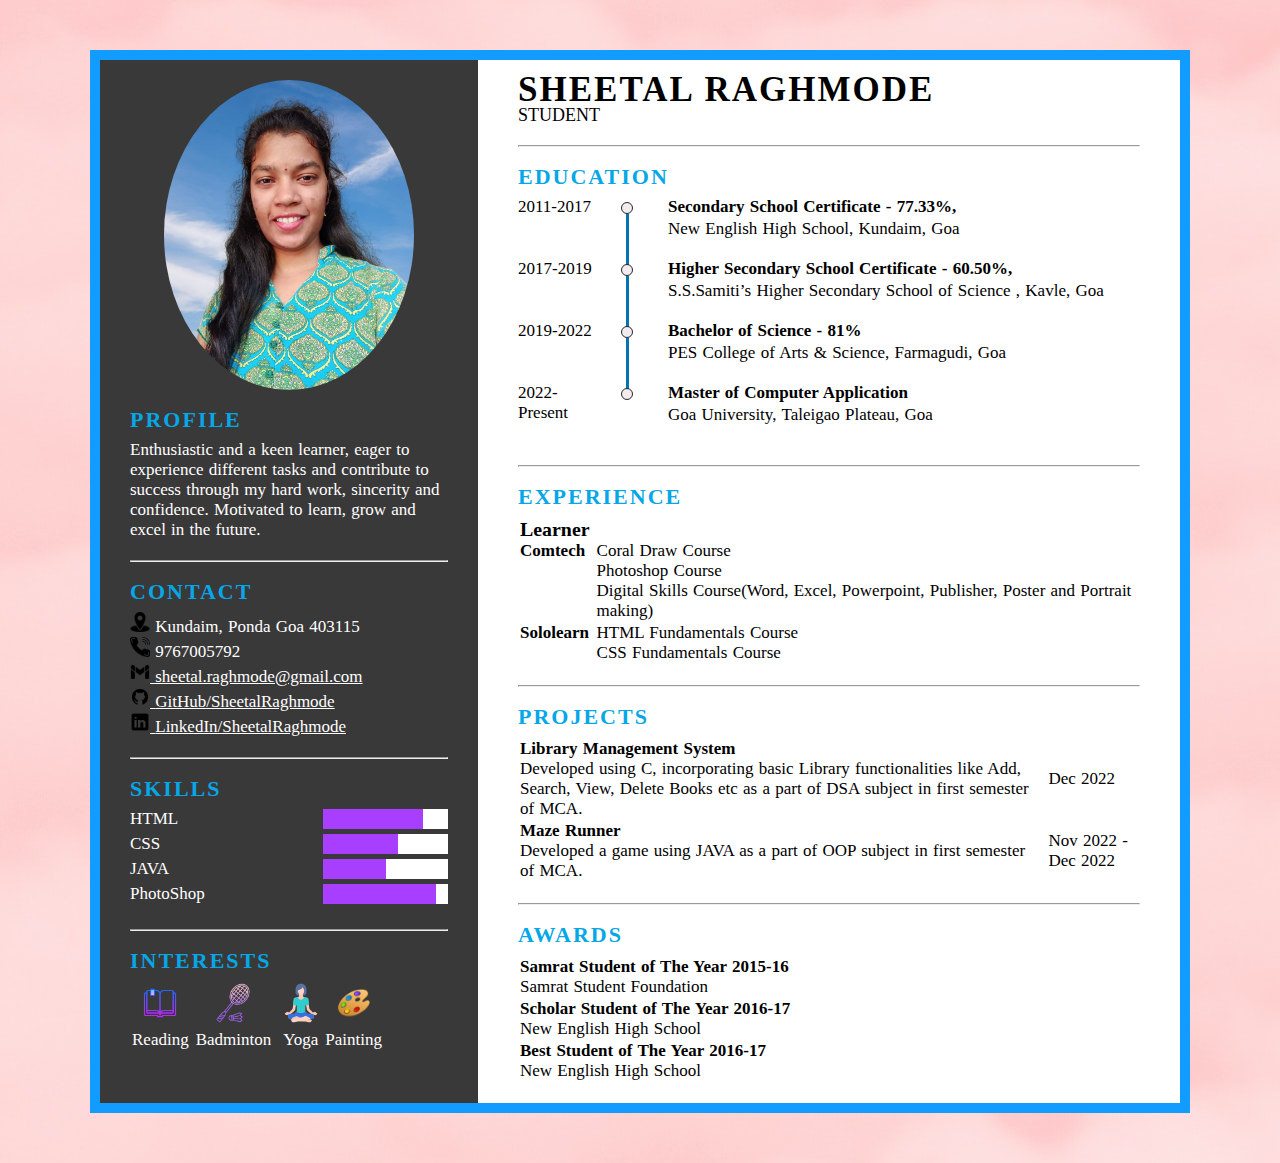
==== index.html @ e39d55b9 "Update index.html" ====
<!DOCTYPE html>
<html lang="en">

<head>
    <!-- RollNo: 2234
    Name: Sheetal Raghmode -->
    <meta charset="UTF-8">
    <meta http-equiv="X-UA-Compatible" content="IE=edge">
    <meta name="viewport" content="width=device-width, initial-scale=1.0">
    <title>Sheetal Raghmode</title>
    <link rel="icon" href="1.png">
    <link rel="stylesheet" type="text/css" href="style.css">
</head>

<body>
    <div class="main">
        <div class="left">
            <center>
                <div class="img"><br>
                    <img src="4.png" alt="Pic" style="border-radius: 50%; width: 250px; align-items: center;">
                </div>
            </center>
            <div class="bottom">
                <div class="namerole">
                    <div class="name">Sheetal Raghmode</div>
                    <div class="role">Student</div>
                </div>
                <div class="profile">
                    <div class="title">PROFILE</div>
                    <div class="info">Enthusiastic and a keen learner, eager to experience different tasks and
                        contribute to success through my hard work, sincerity and confidence. Motivated to learn, grow
                        and excel in the future.</div>
                </div>
                <br>
                <hr><br>
                <div class="contact">
                    <div class="title">CONTACT</div>
                    <div class="location"><img src="9.png" width="20px" height="20px"><span></span> Kundaim, Ponda Goa
                        403115
                    </div>
                    <div class="phone"><img src="5.png" width="20px" height="20px"> <span></span> 9767005792</div>
                    <div class="mail"><img src="8.png" width="20px" height="20px"><a
                            href="mailto: sheetal.raghmode@gmail.com" style="color: white;"><span></span>
                            sheetal.raghmode@gmail.com</a></div>
                    <div class="phone"><img src="7.png" width="20px" height="20px"><a
                            href="https://github.com/SheetalRaghmode" style="color: white;"> <span></span>
                            GitHub/SheetalRaghmode</a>
                    </div>
                    <div class="linkedin"><img src="6.png" width="20px" height="20px"><a
                            href="https://www.linkedin.com/in/sheetal-raghmode-372011266/" style="color: white;">
                            <span></span> LinkedIn/SheetalRaghmode</a>
                    </div>
                </div>
                <br>
                <hr><br>
                <div class="skills">
                    <div class="title">SKILLS</div>
                    <div class="info">
                        <div class="skills_list">
                            <div class="skills_left">HTML</div>
                            <div class="skills_bar">
                                <p>
                                    <span style="width: 80%;"></span>
                                </p>
                            </div>
                        </div>
                        <div class="skills_list">
                            <div class="skills_left">CSS</div>
                            <div class="skills_bar">
                                <p>
                                    <span style="width: 60%;"></span>
                                </p>
                            </div>
                        </div>
                        <div class="skills_list">
                            <div class="skills_left">JAVA</div>
                            <div class="skills_bar">
                                <p>
                                    <span style="width: 50%;"></span>
                                </p>
                            </div>
                        </div>
                        <div class="skills_list">
                            <div class="skills_left">PhotoShop</div>
                            <div class="skills_bar">
                                <p>
                                    <span style="width: 90%;"></span>
                                </p>
                            </div>
                        </div>
                    </div>
                </div>
                <br>
                <hr><br>
                <div class="interests">
                    <div class="title">INTERESTS</div>
                    <div class="info">
                        <table>
                            <tr>
                                <td>
                                    <center><img src="10.png" width="40px"></center>
                                </td>
                                <td>
                                    <center><img src="12.png" width="40px"></center>
                                </td>
                                <td>
                                    <center><img src="13.png" width="40px"></center>
                                </td>
                                <td>
                                    <center><img src="14.png" width="40px"></center>
                                </td>
                            </tr>
                            <tr>
                                <td>
                                    <center>Reading</center>
                                </td>
                                <td style="padding-left: 5px; padding-right: 5px;">
                                    <center>Badminton</center>
                                </td>
                                <td style="padding-left: 5px; padding-right: 5px;">
                                    <center>Yoga</center>
                                </td>
                                <td>
                                    <center>Painting</center>
                                </td>
                            </tr>

                        </table>
                    </div>
                </div>
            </div>
        </div>
        <div class="right">
            <div class="content namerole">
                <div class="name">Sheetal Raghmode</div>
                <div class="role">Student</div>
            </div>
            <br>
            <hr><br>
            <div class="content">
                <div class="title">EDUCATION</div>
                <div class="info">
                    <div class="data">
                        <div class="year">2011-2017</div>
                        <div class="content">
                            <p class="subt">Secondary School Certificate - 77.33%,</p>
                            <p>New English High School, Kundaim, Goa</p>
                        </div>
                    </div>
                    <div class="data">
                        <div class="year">2017-2019</div>
                        <div class="content">
                            <p class="subt">Higher Secondary School Certificate - 60.50%,</p>
                            <p>S.S.Samiti’s Higher Secondary School of Science , Kavle, Goa</p>
                        </div>
                    </div>
                    <div class="data">
                        <div class="year">2019-2022</div>
                        <div class="content">
                            <p class="subt">Bachelor of Science - 81%</p>
                            <p>PES College of Arts & Science, Farmagudi, Goa</p>
                        </div>
                    </div>
                    <div class="data">
                        <div class="year">2022-Present</div>
                        <div class="content">
                            <p class="subt">Master of Computer Application</p>
                            <p>Goa University, Taleigao Plateau, Goa </p>
                        </div>
                    </div>
                </div>
            </div>
            <br>
            <hr><br>
            <div class="content">
                <div class="title">EXPERIENCE</div>
                <div class="info">
                    <table>
                        <tr>
                            <td>
                                <h3>Learner</h3>
                            </td>
                        </tr>
                        <tr>
                            <td class="subt">Comtech<br><br><br><br></td>
                            <td style="padding-left: 5px; padding-right: 5px;">Coral Draw Course<br> Photoshop
                                Course<br> Digital Skills Course(Word, Excel,
                                Powerpoint, Publisher, Poster and Portrait making)</td>
                        </tr>
                        <tr>
                            <td class="subt">Sololearn<br><br></td>
                            <td style="padding-left: 5px; padding-right: 5px;">HTML Fundamentals Course<br> CSS
                                Fundamentals Course</td>
                        </tr>
                    </table>
                </div>
            </div>
            <br>
            <hr><br>
            <div class="content">
                <div class="title">PROJECTS</div>
                <div class="info">
                    <table>
                        <tr>
                            <td><b>Library Management System</b><br>Developed using C, incorporating basic Library
                                functionalities like Add, Search, View, Delete Books etc as a part of DSA subject in
                                first semester of MCA.
                            </td>
                            <td style="padding-left: 5px; padding-right: 5px;">Dec 2022</td>
                        </tr>
                        <tr>
                            <td><b>Maze Runner</b><br>Developed a game using JAVA as a part of OOP subject in first
                                semester of
                                MCA.</td>
                            <td style="padding-left: 5px; padding-right: 5px;"> Nov 2022 - Dec 2022</td>
                        </tr>
                    </table>
                </div>
            </div>
            <br>
            <hr><br>
            <div class="content">
                <div class="title">AWARDS</div>
                <div class="info">
                    <table>
                        <tr>
                            <td><b>Samrat Student of The Year 2015-16</b><br>Samrat Student Foundation</td>
                        </tr>
                        <tr>
                            <td><b>Scholar Student of The Year 2016-17</b><br>New English High School</td>
                        </tr>
                        <tr>
                            <td><b>Best Student of The Year 2016-17</b><br>New English High School</td>
                        </tr>
                    </table>
                </div>
            </div>

        </div>
    </div>

</body>

</html>
---- style.css ----
*{
    font-family: 'Times New Roman', Times, serif;
    margin: 0;
    padding: 0;
    box-sizing: border-box;
    list-style: none;
}

body{
    background-image: url(23.jpg);
    font-size: 17px;
    line-height: 20px;
    letter-spacing: normal;
    word-spacing: 1px;
}

.main{
    display: flex;
    width: 1100px;
    margin: 50px auto;
    background: rgb(18, 156, 255);
    background-repeat: no-repeat;
    background-size: 100%;
    padding: 10px;
}

.main .left{
    width: 35%;
    background:rgb(58, 57, 57) ;
    color: white;
}

.main .left .img{
    width: 100%;
}

.main .left .img img{
    width: 100%;
    display: block;
    align-self: auto;
}

.main .title{
    color: rgb(6, 167, 231);
    text-transform: uppercase;
    font-weight: bolder;
    font-size: 22px;
    margin-bottom: 10px;
    letter-spacing: 2px;
}


.main .left .bottom{
    padding: 20px 30px;
}

.main .left .content{
    padding: 20px 0px;
    border: 1px solid black;
}

.main  .content:last-child{
	border-bottom: 0;
}

.main .left .namerole{
	display: none;
}

.main .namerole .name{
	font-size: 30px;
	color: white;
	text-transform: uppercase;
	font-weight: 700;
	margin-bottom: 5px;
	letter-spacing: 2px;
}

.main .right .subt{
    font-weight: bold;
	margin-bottom: 2px;
}

.main .left .skills .skills_list{
	display: flex;
	justify-content: space-between;
	margin-bottom: 5px;
}

.main .left .skills .skills_list .skills_bar p{
	position: relative;
	width: 125px;
    height: 20px;
    background: white;
}

.main .left .skills .skills_list .skills_bar p span{	
	position: absolute;
	top: 0;
	left: 0;
	background:rgb(168, 62, 255);
	width: 100%;
	height: 100%;
}

.main .right{
    width: 65%;
    padding: 20px 40px;
    background: white;
    color: black;
}

.main .right .namerole .name{
	color: black;
    font-weight: bolder;
	font-size: 35px;
}

.main .right .namerole .role{
	font-size: 18px;
	text-transform: uppercase;
}



.main .right .data{
    display: flex;
}

.main .right .data .year{
    padding-right: 35px;
    width: 115px;
    position: relative;
}

.main .right .data .content{
	padding-left: 35px;
	margin-bottom: 20px;
	width: calc(100% - 115px);
}

.main .right .data .year:before{
	content: "";
	position: absolute;
	top: 5px;
	right: 0;
	width: 10px;
	height: 10px;
	background:rgb(243, 236, 238);
	border: 1px solid #26252d;
	border-radius: 50%;
}

.main .right .data .year:after{
	content: "";
    position: absolute;
    top: 17px;
    right: 4px;
    width: 3px;
    height: 90%;
    background: #0175b2;
}

.main .right .data:last-child .year:after{
	display: none;
}

@media screen and (max-width: 800px){
	.main .right .namerole{
		display: none;
	}
	.main .left .namerole{
		display: block;
	}
	.main{
		width: 95%;
		margin: 10px auto;
		flex-direction: column;
	}
	.main .left,
	.main .right{
		width: 100%;
	}
}

@media screen and (max-width: 424px){
	.main .right{
		padding: 20px 30px;
	}
	.main .right .data{
		flex-direction: column;
	}
	.main .right .data .year{
		padding: 0;
		margin-bottom: 5px;
		width: 100%;
		color: #0175b2;
	}
	.main .right .data .year:before,
	.main .right .data .year:after{
		display: none;
	}
	.main .right .data .content{
		width: 100%;
		padding: 0;
	}
}
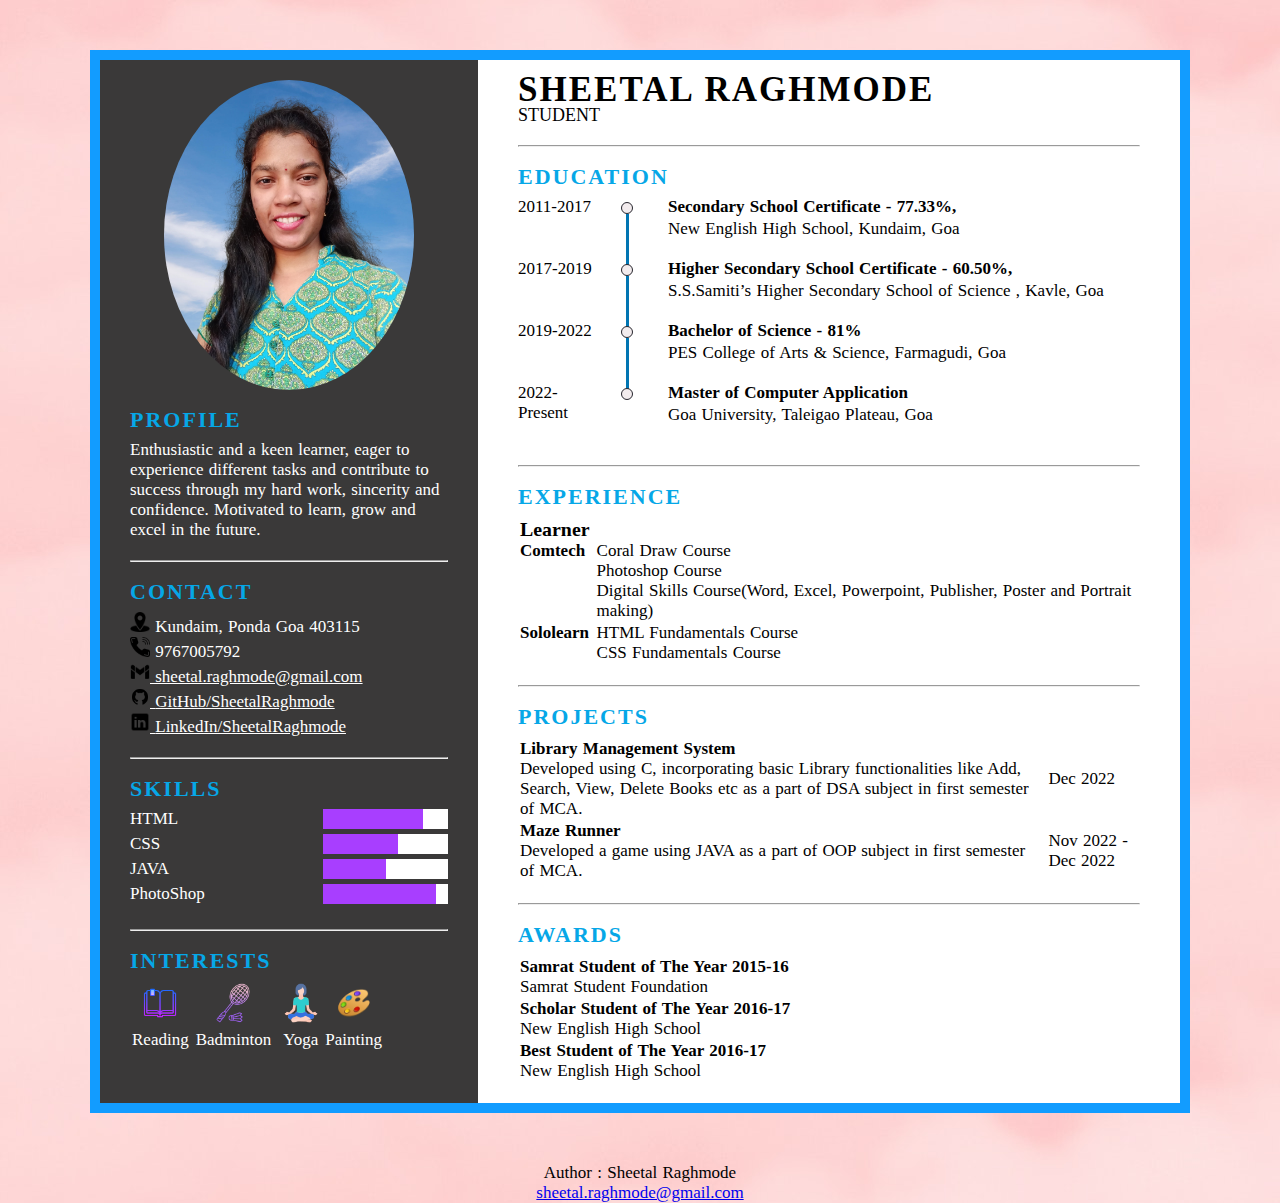
==== commit f8c32047: "Update index.html" ====
--- a/index.html
+++ b/index.html
@@ -238,6 +238,15 @@
 
         </div>
     </div>
+    
+     <center>
+        <footer>
+            <p>
+                Author : Sheetal Raghmode <br>
+                <a href="mailto:sheetal.raghmode@gmail.com">sheetal.raghmode@gmail.com</a>
+            </p>
+        </footer>
+    </center>
 
 </body>
 
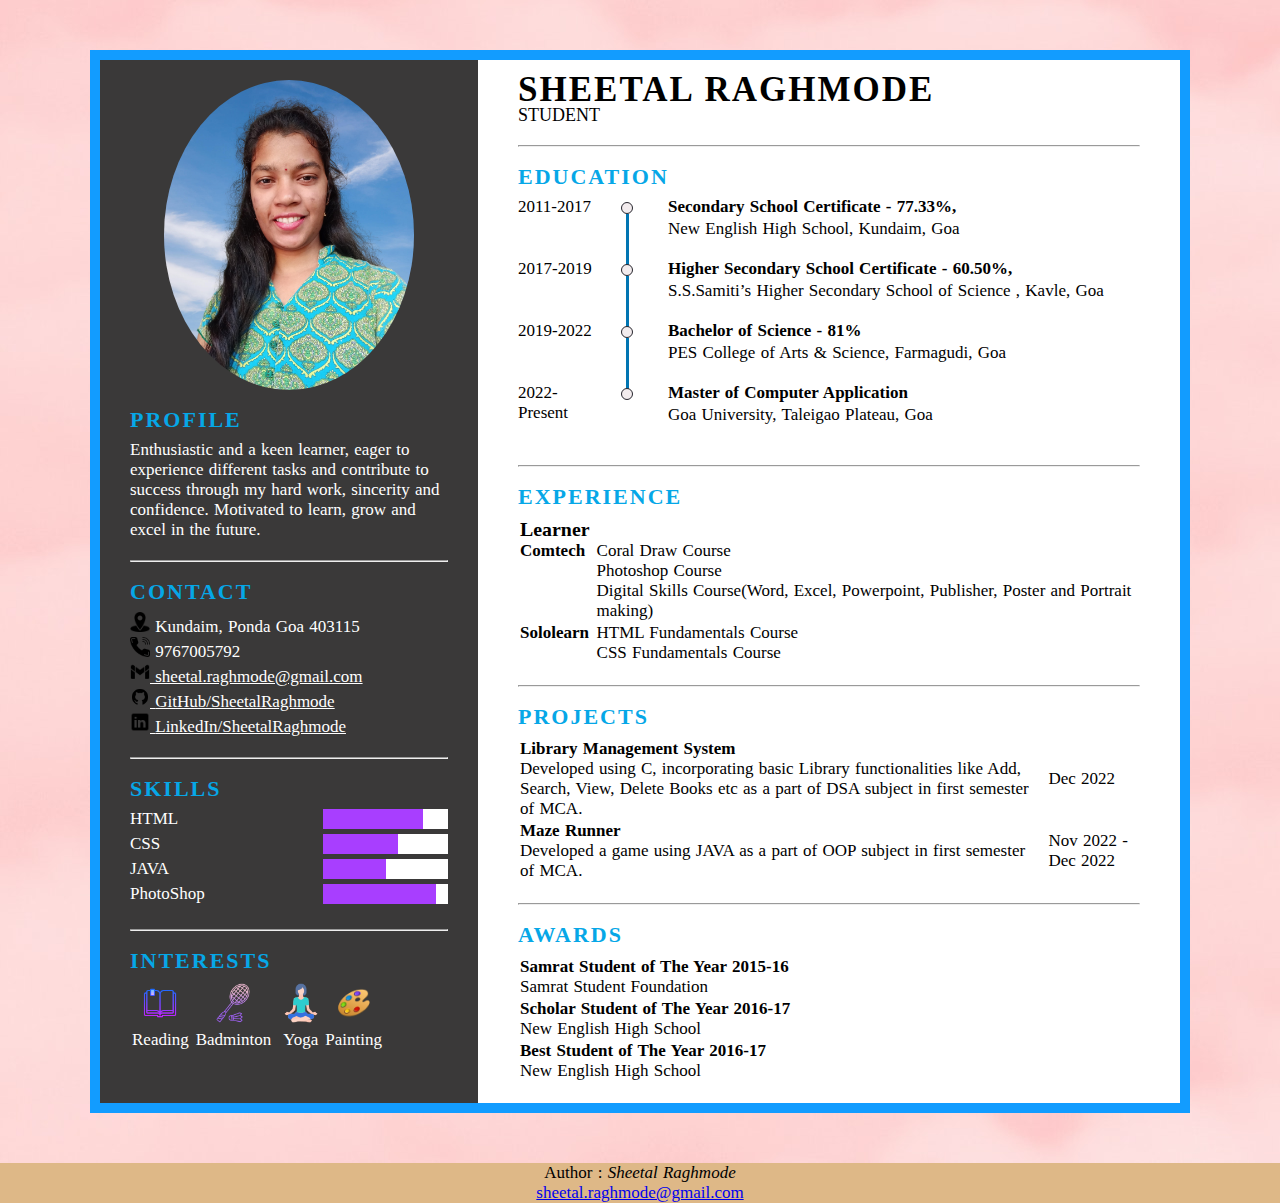
==== commit 42731594: "Update index.html" ====
--- a/index.html
+++ b/index.html
@@ -242,7 +242,7 @@
      <center>
         <footer>
             <p>
-                Author : Sheetal Raghmode <br>
+                Author : <i>Sheetal Raghmode</i> <br>
                 <a href="mailto:sheetal.raghmode@gmail.com">sheetal.raghmode@gmail.com</a>
             </p>
         </footer>
--- a/style.css
+++ b/style.css
@@ -204,4 +204,7 @@
 		width: 100%;
 		padding: 0;
 	}
-}+}
+footer{
+	background-color: burlywood;
+}
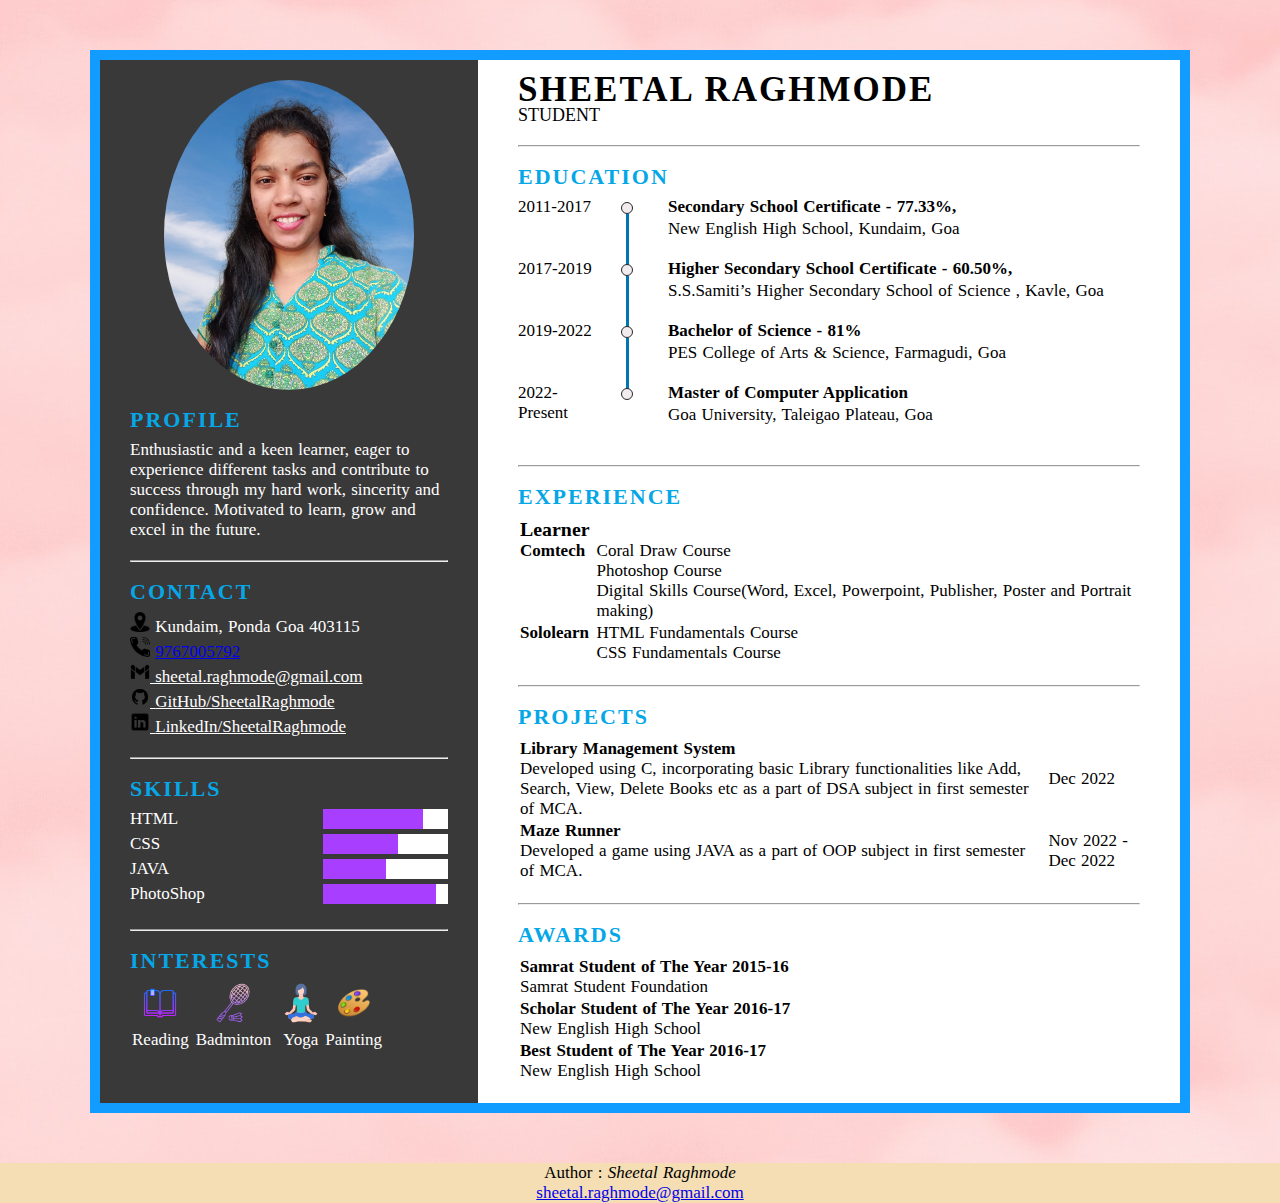
==== commit 62518472: "Update index.html" ====
--- a/index.html
+++ b/index.html
@@ -38,7 +38,7 @@
                     <div class="location"><img src="9.png" width="20px" height="20px"><span></span> Kundaim, Ponda Goa
                         403115
                     </div>
-                    <div class="phone"><img src="5.png" width="20px" height="20px"> <span></span> 9767005792</div>
+                    <div class="phone"><img src="5.png" width="20px" height="20px"> <span></span> <a href="tel:9767005792">9767005792</a></div>
                     <div class="mail"><img src="8.png" width="20px" height="20px"><a
                             href="mailto: sheetal.raghmode@gmail.com" style="color: white;"><span></span>
                             sheetal.raghmode@gmail.com</a></div>
--- a/style.css
+++ b/style.css
@@ -206,5 +206,5 @@
 	}
 }
 footer{
-	background-color: burlywood;
-}
+	background-color: wheat;
+}
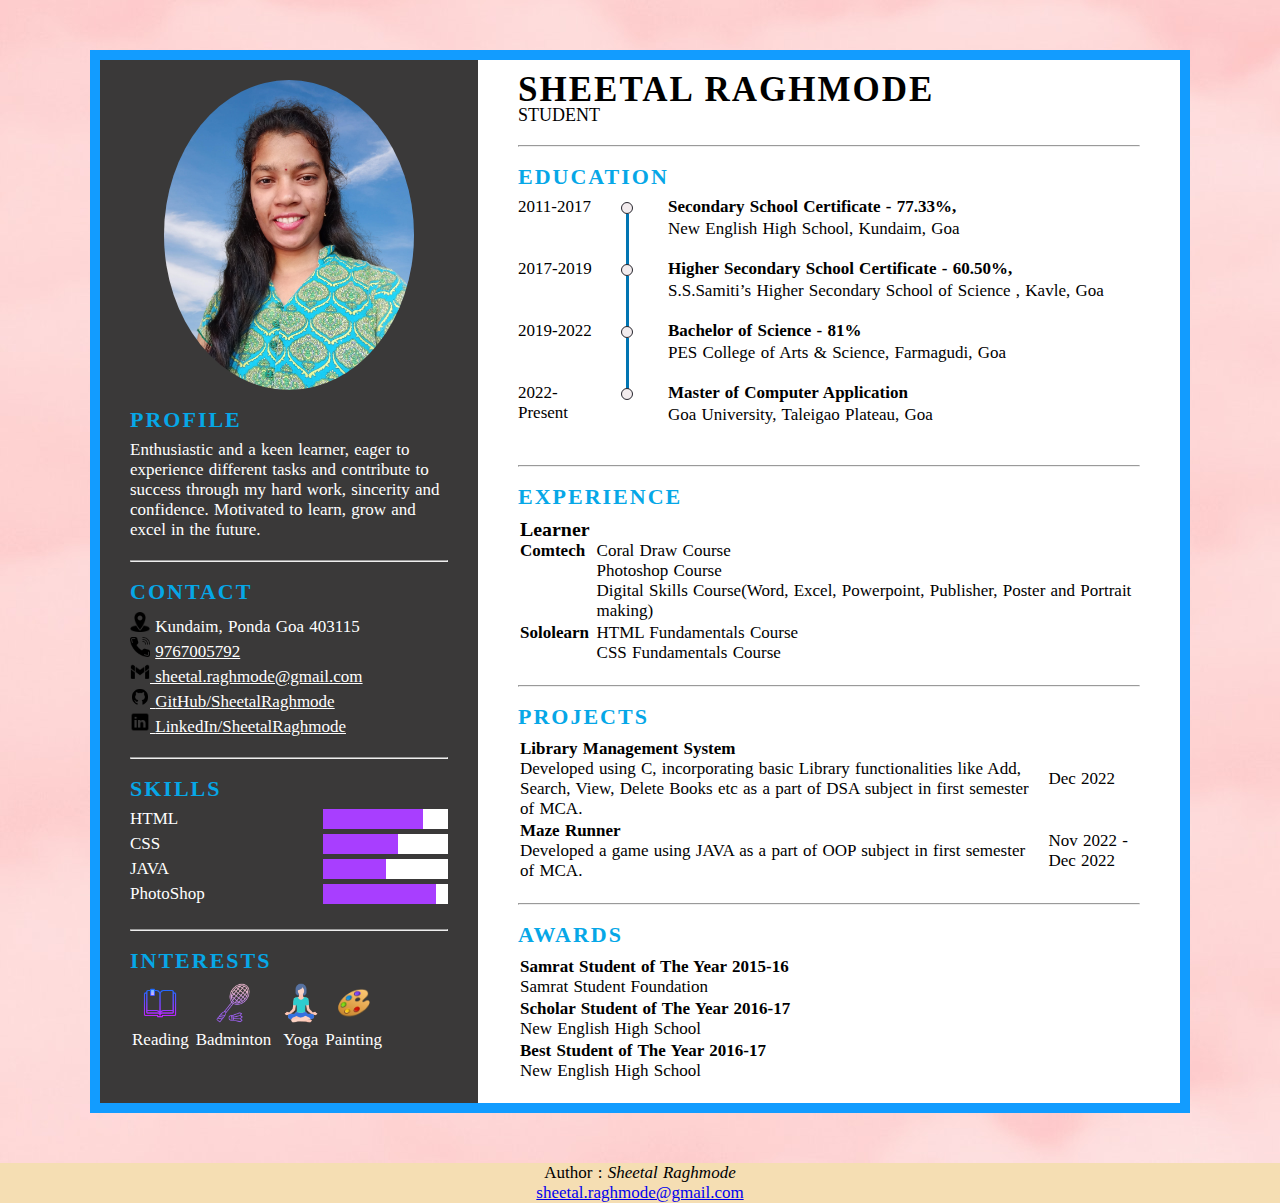
==== commit 197d5c41: "Update index.html" ====
--- a/index.html
+++ b/index.html
@@ -38,7 +38,7 @@
                     <div class="location"><img src="9.png" width="20px" height="20px"><span></span> Kundaim, Ponda Goa
                         403115
                     </div>
-                    <div class="phone"><img src="5.png" width="20px" height="20px"> <span></span> <a href="tel:9767005792">9767005792</a></div>
+                    <div class="phone"><img src="5.png" width="20px" height="20px"> <span></span> <a href="tel:9767005792" style="color: white;">9767005792</a></div>
                     <div class="mail"><img src="8.png" width="20px" height="20px"><a
                             href="mailto: sheetal.raghmode@gmail.com" style="color: white;"><span></span>
                             sheetal.raghmode@gmail.com</a></div>
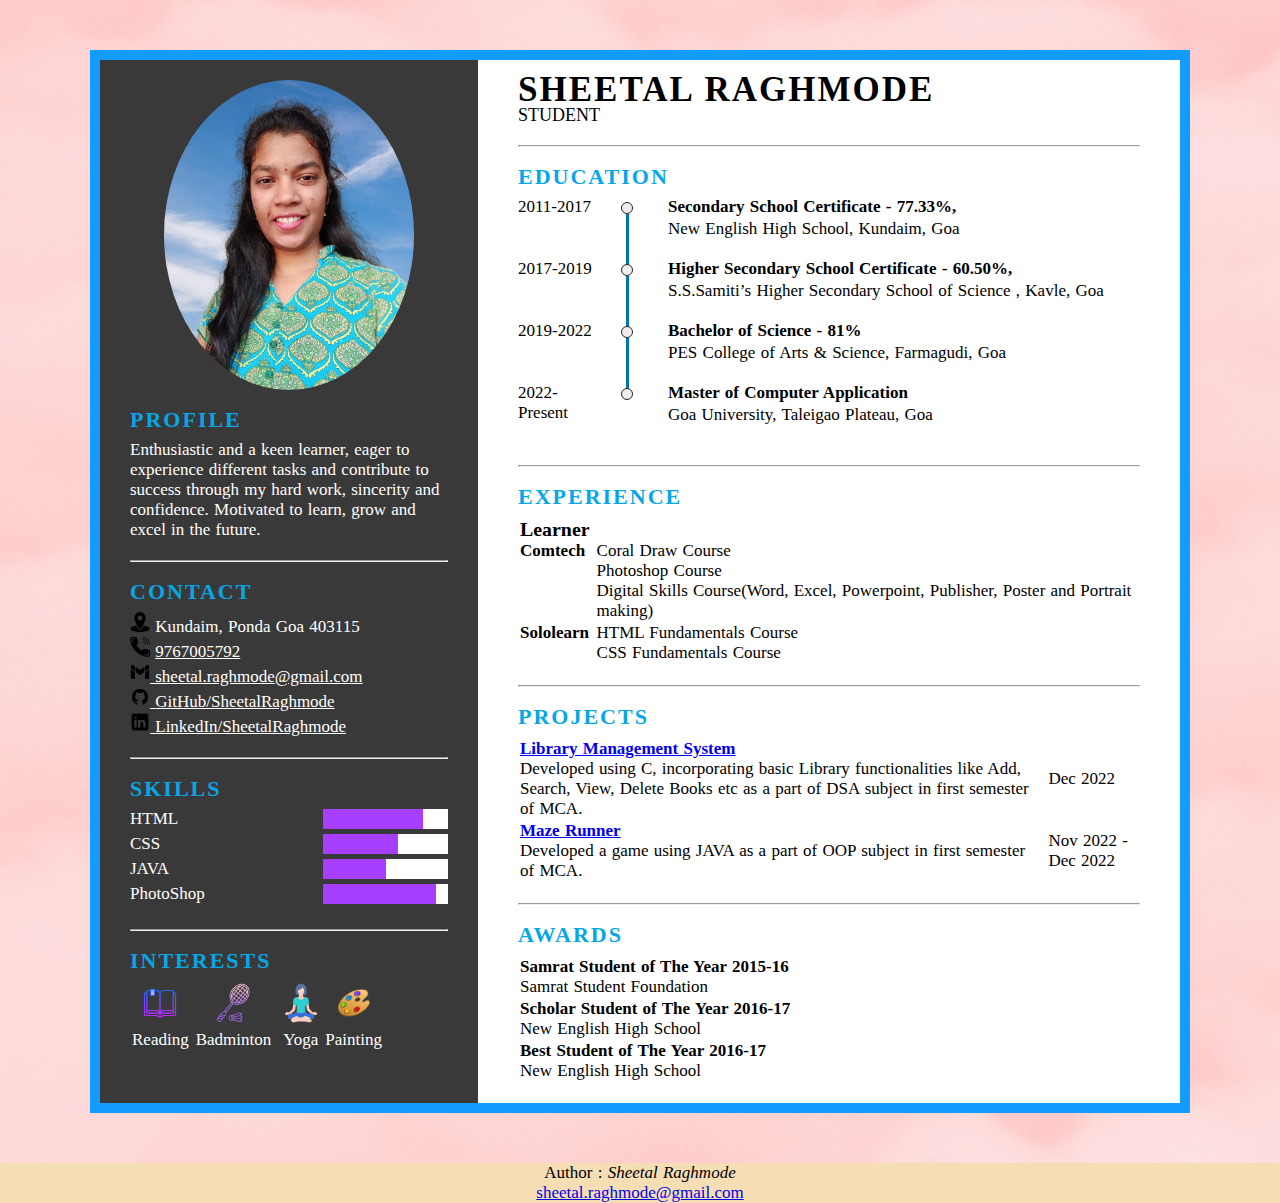
==== commit 10c7b175: "Update index.html" ====
--- a/index.html
+++ b/index.html
@@ -202,14 +202,15 @@
                 <div class="info">
                     <table>
                         <tr>
-                            <td><b>Library Management System</b><br>Developed using C, incorporating basic Library
+                            <td><a href="https://github.com/SheetalRaghmode/Library-Management-System"><b>Library
+                                        Management System</b></a><br>Developed using C, incorporating basic Library
                                 functionalities like Add, Search, View, Delete Books etc as a part of DSA subject in
                                 first semester of MCA.
                             </td>
                             <td style="padding-left: 5px; padding-right: 5px;">Dec 2022</td>
                         </tr>
                         <tr>
-                            <td><b>Maze Runner</b><br>Developed a game using JAVA as a part of OOP subject in first
+                            <td><a href="https://github.com/githubRutvik/Project-Maze-Game"><b>Maze Runner</b></a><br>Developed a game using JAVA as a part of OOP subject in first
                                 semester of
                                 MCA.</td>
                             <td style="padding-left: 5px; padding-right: 5px;"> Nov 2022 - Dec 2022</td>
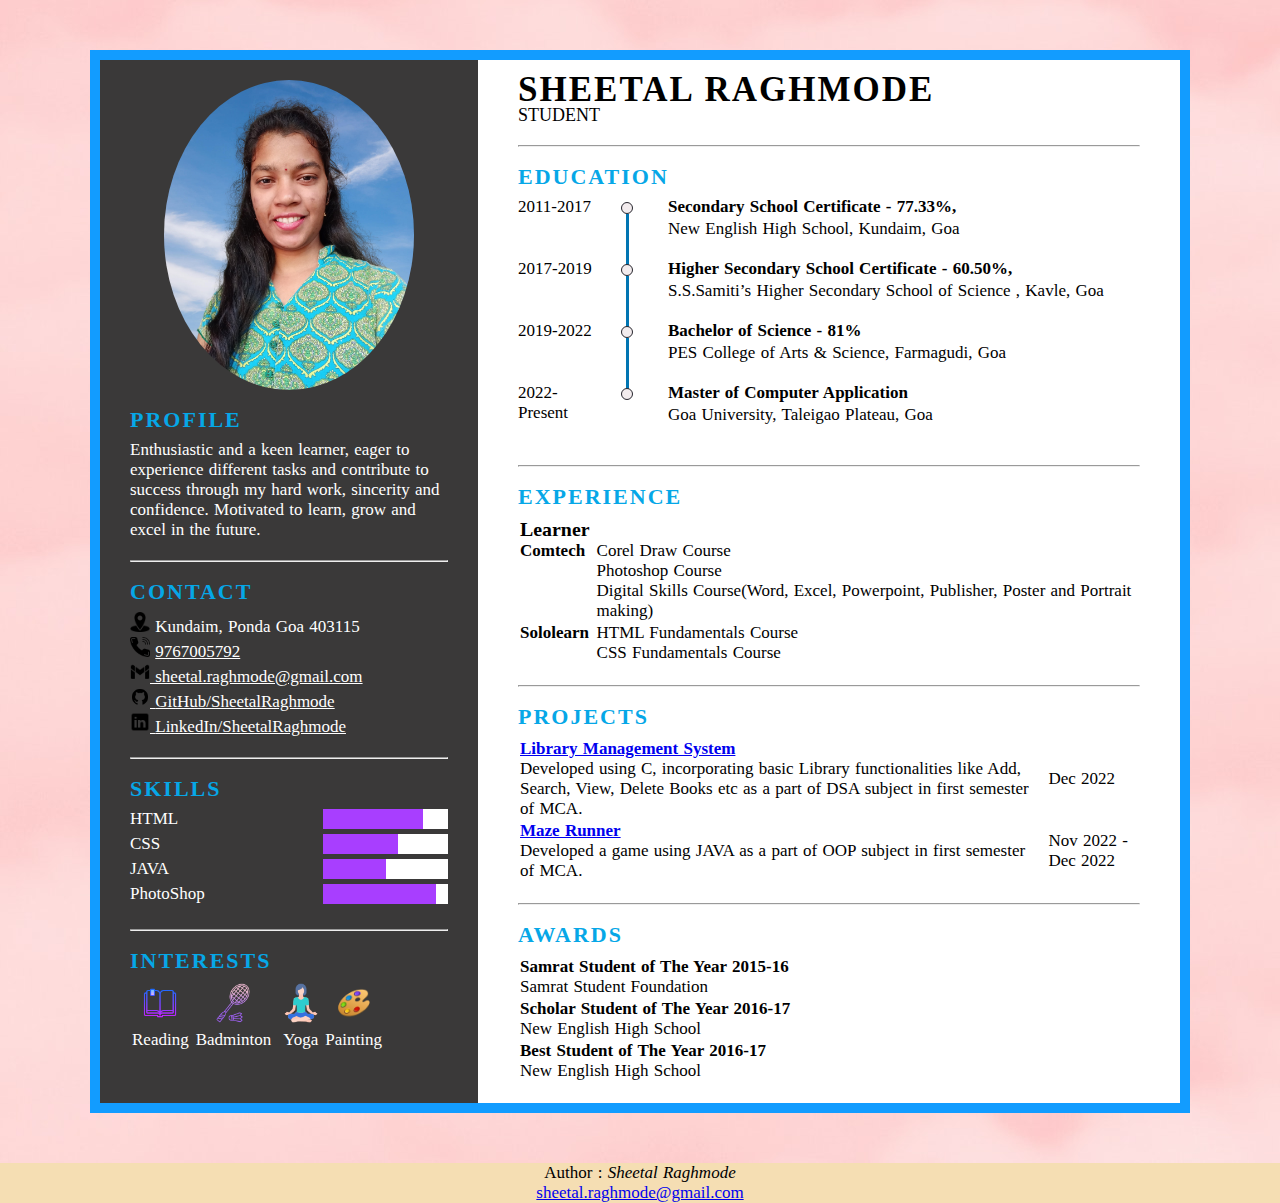
==== commit d614626f: "Update index.html" ====
--- a/index.html
+++ b/index.html
@@ -183,7 +183,7 @@
                         </tr>
                         <tr>
                             <td class="subt">Comtech<br><br><br><br></td>
-                            <td style="padding-left: 5px; padding-right: 5px;">Coral Draw Course<br> Photoshop
+                            <td style="padding-left: 5px; padding-right: 5px;">Corel Draw Course<br> Photoshop
                                 Course<br> Digital Skills Course(Word, Excel,
                                 Powerpoint, Publisher, Poster and Portrait making)</td>
                         </tr>
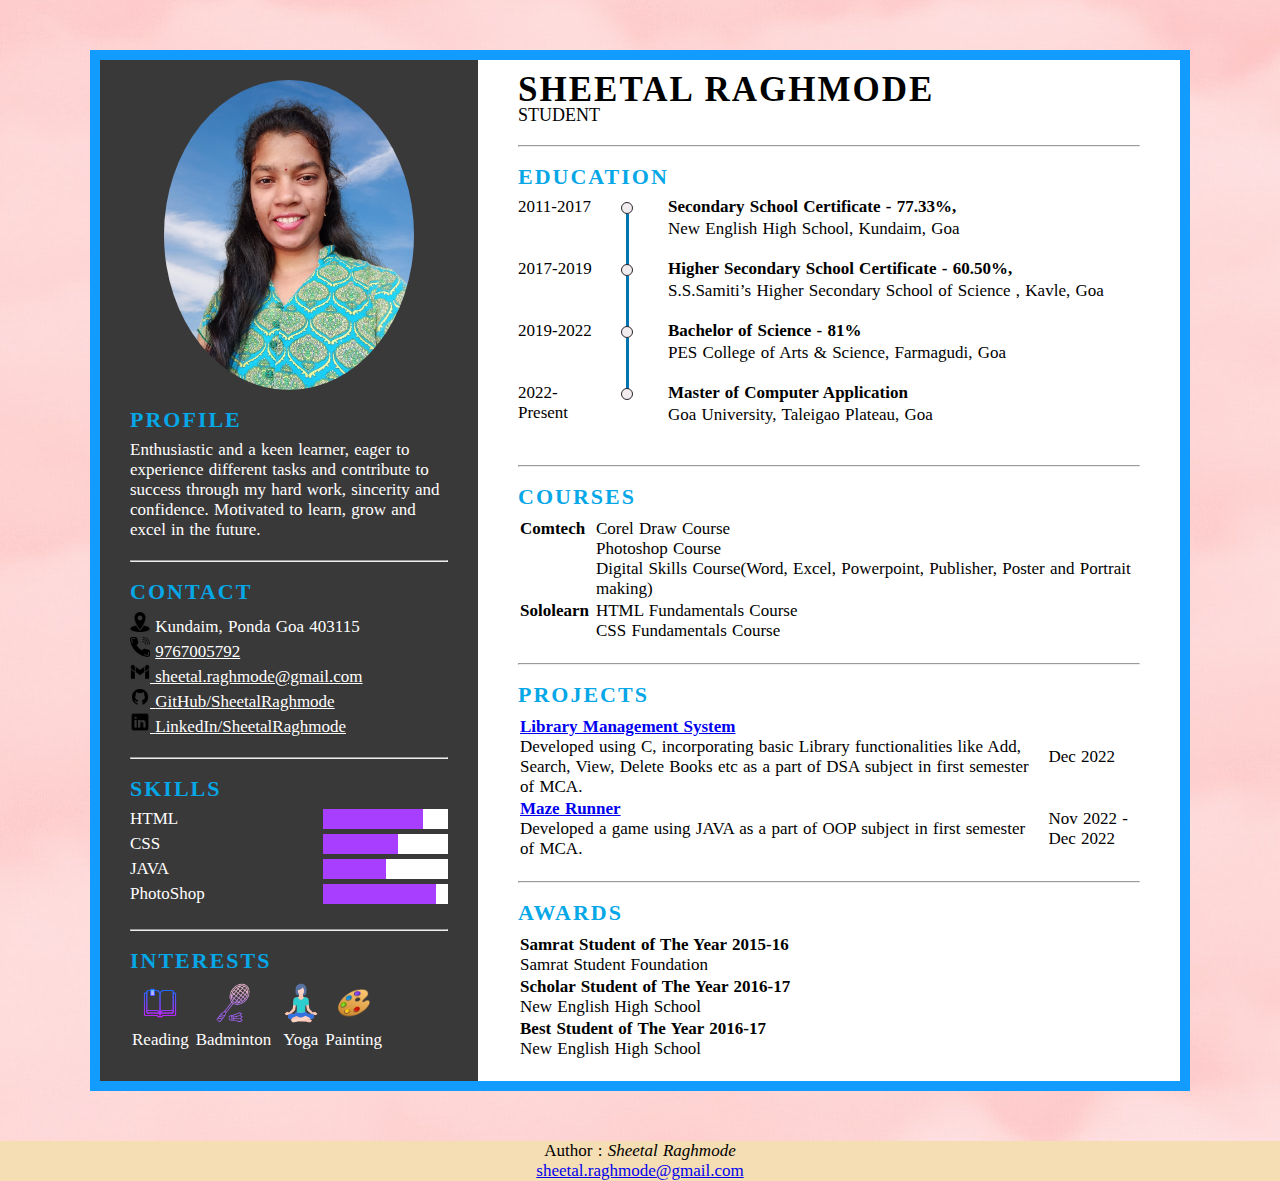
==== commit 14cb3f5d: "Update index.html" ====
--- a/index.html
+++ b/index.html
@@ -173,14 +173,9 @@
             <br>
             <hr><br>
             <div class="content">
-                <div class="title">EXPERIENCE</div>
+                <div class="title">Courses</div>
                 <div class="info">
                     <table>
-                        <tr>
-                            <td>
-                                <h3>Learner</h3>
-                            </td>
-                        </tr>
                         <tr>
                             <td class="subt">Comtech<br><br><br><br></td>
                             <td style="padding-left: 5px; padding-right: 5px;">Corel Draw Course<br> Photoshop
